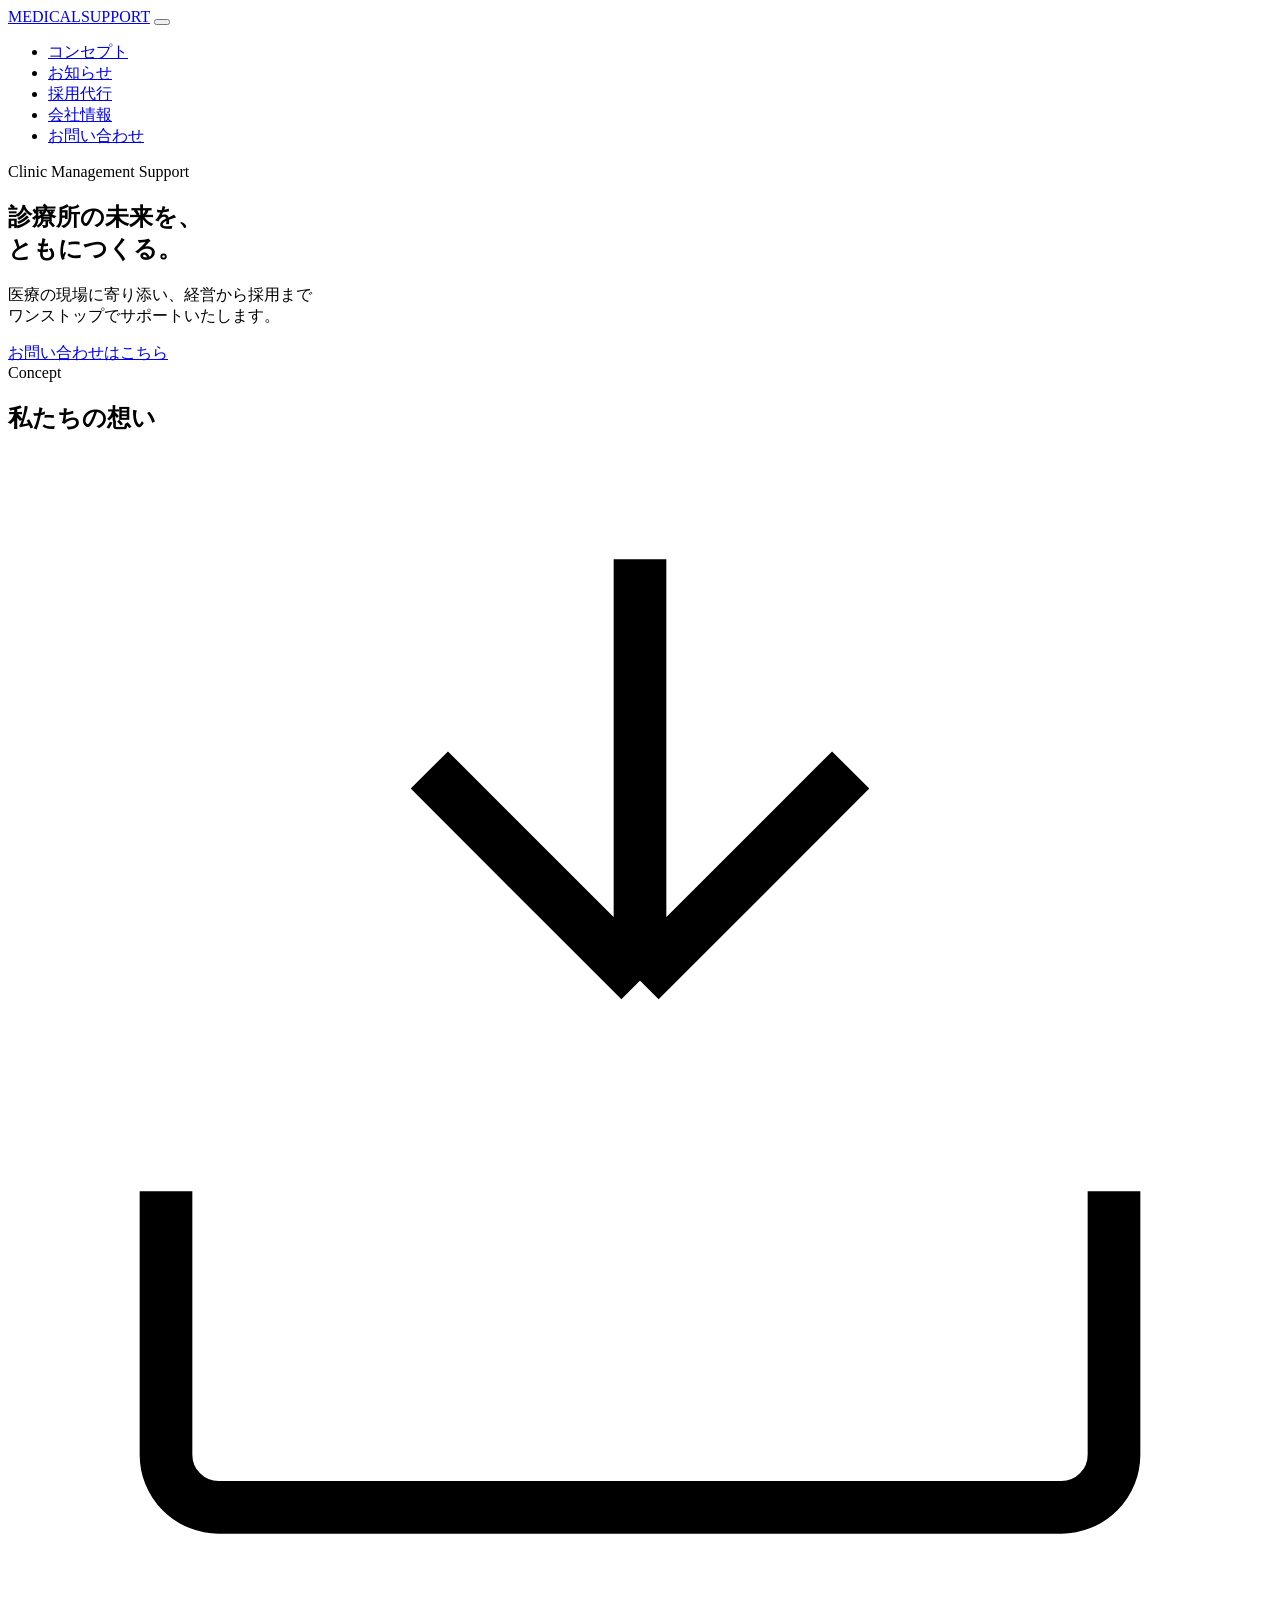
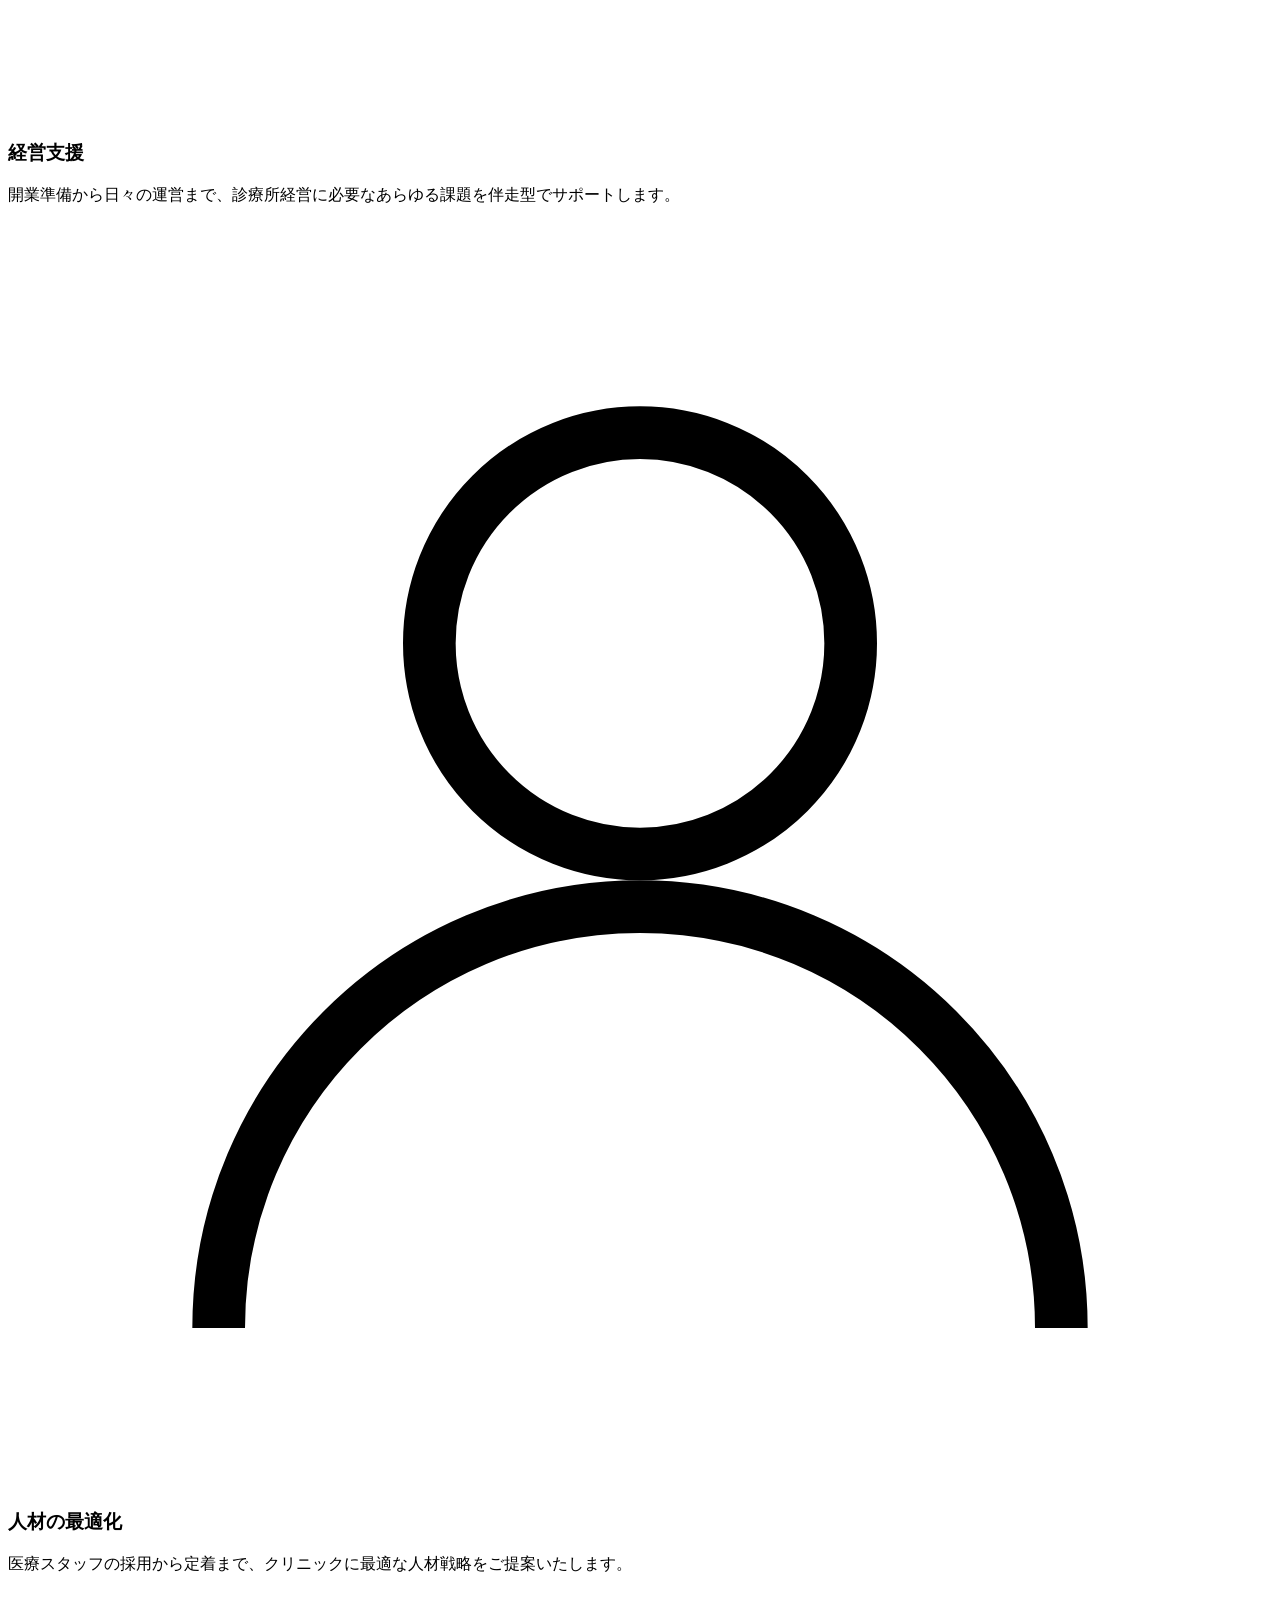
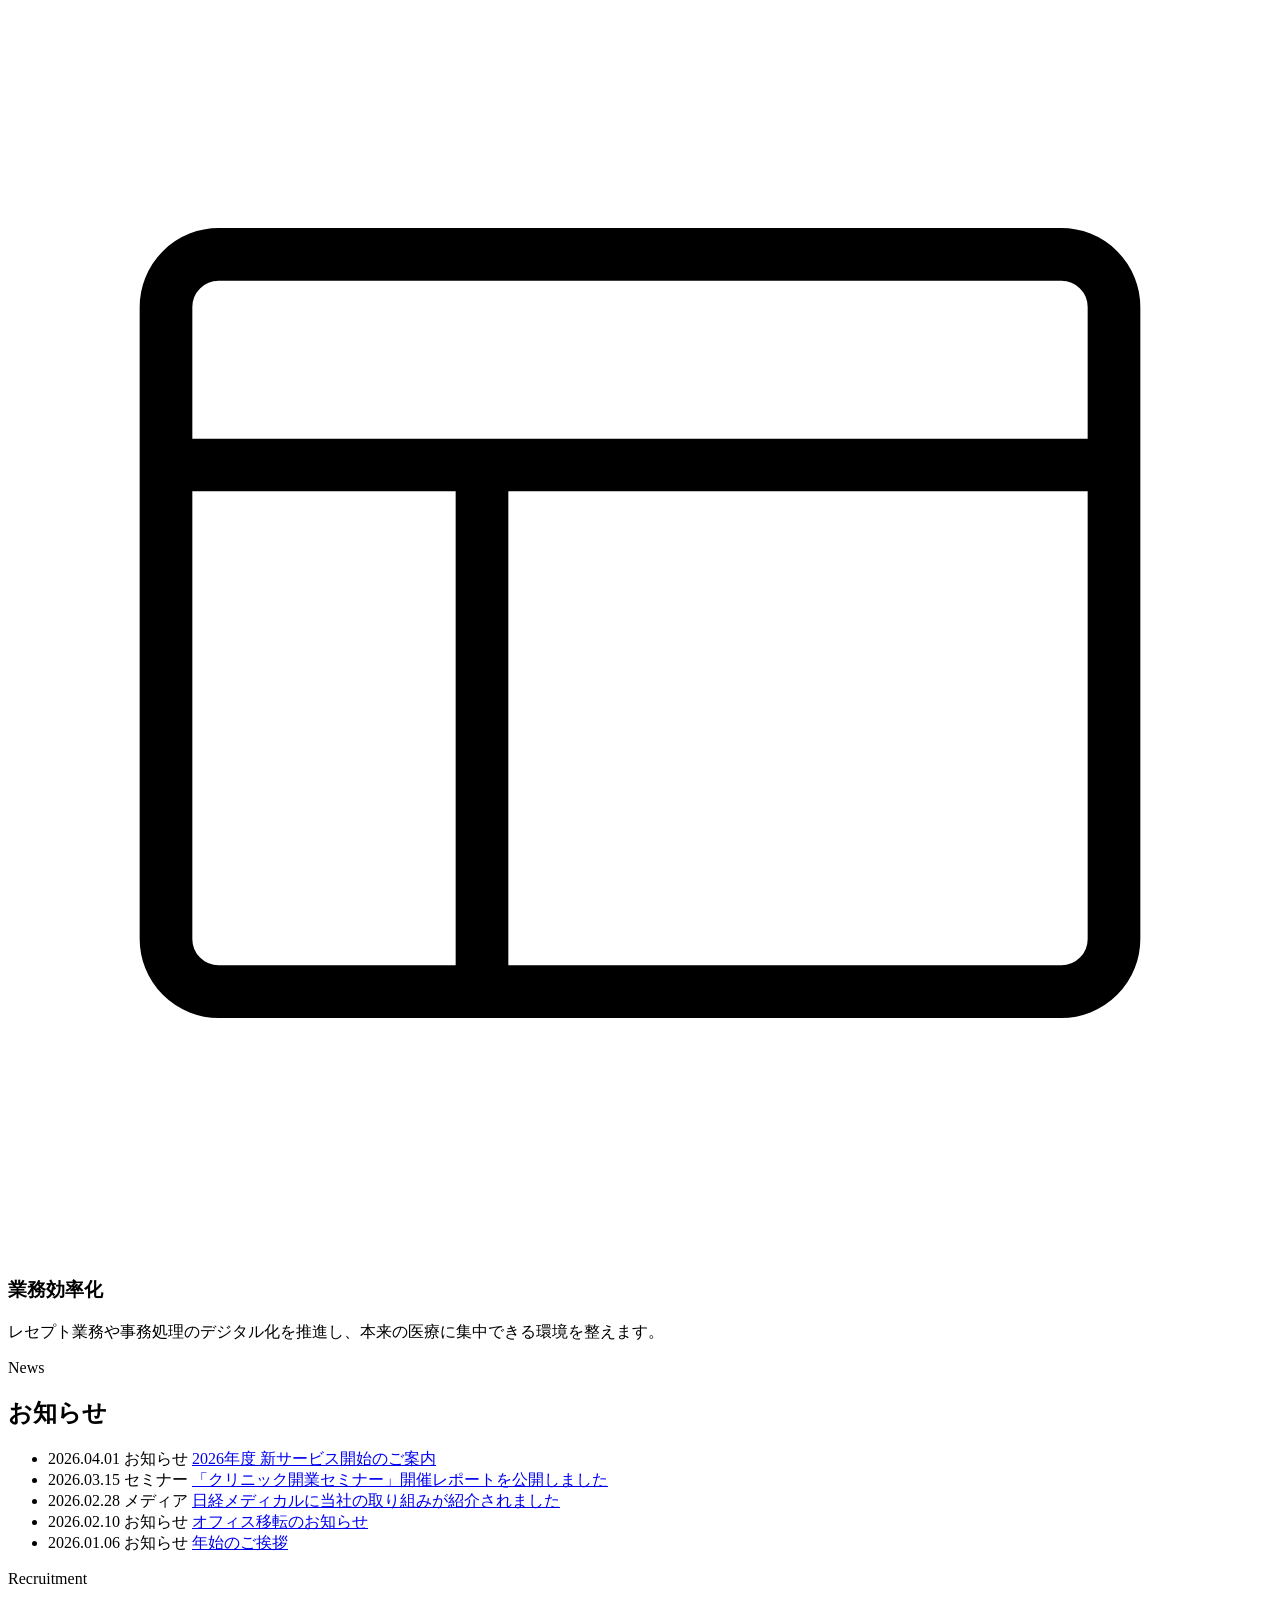
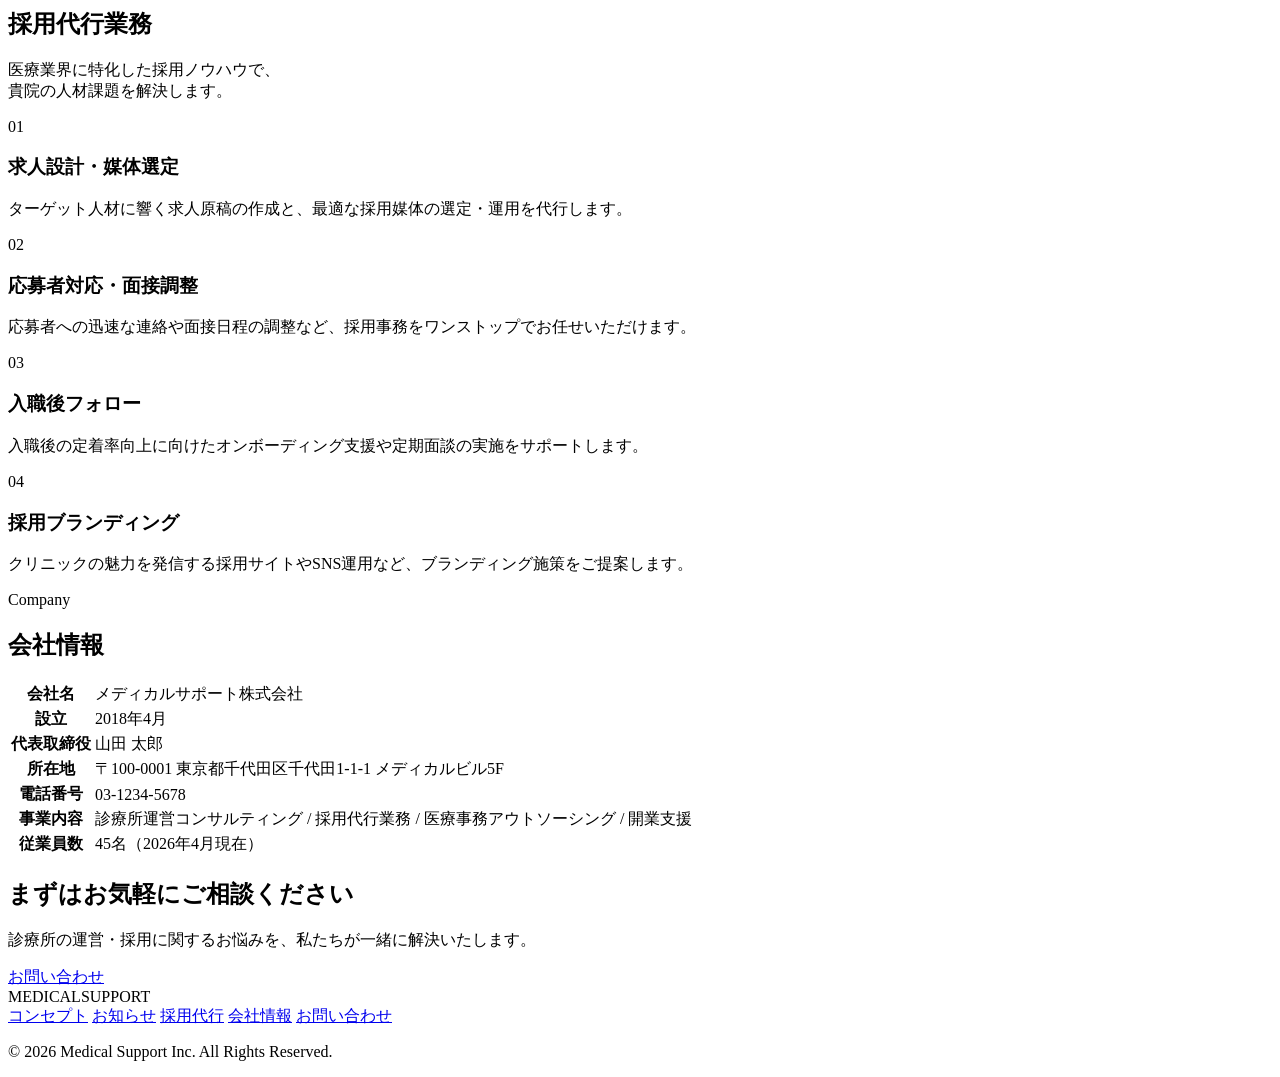
==== index.html @ 5469214e "Add files via upload" ====
<!DOCTYPE html>
<html lang="ja">
<head>
  <meta charset="UTF-8">
  <meta name="viewport" content="width=device-width, initial-scale=1.0">
  <title>メディカルサポート株式会社 | 診療所運営支援</title>
  <link rel="stylesheet" href="style.css">
</head>
<body>

  <!-- ヘッダー -->
  <header class="header">
    <div class="header-inner">
      <a href="#" class="logo">MEDICAL<span>SUPPORT</span></a>
      <button class="menu-toggle" aria-label="メニュー">
        <span></span><span></span><span></span>
      </button>
      <nav class="nav">
        <ul>
          <li><a href="#concept">コンセプト</a></li>
          <li><a href="#news">お知らせ</a></li>
          <li><a href="#recruitment">採用代行</a></li>
          <li><a href="#company">会社情報</a></li>
          <li><a href="#contact" class="btn-contact">お問い合わせ</a></li>
        </ul>
      </nav>
    </div>
  </header>

  <!-- ヒーローセクション -->
  <section class="hero">
    <div class="hero-overlay"></div>
    <div class="hero-content">
      <p class="hero-sub">Clinic Management Support</p>
      <h1 class="hero-title">診療所の未来を、<br>ともにつくる。</h1>
      <p class="hero-desc">医療の現場に寄り添い、経営から採用まで<br>ワンストップでサポートいたします。</p>
      <a href="#contact" class="hero-btn">お問い合わせはこちら</a>
    </div>
  </section>

  <!-- コンセプト -->
  <section id="concept" class="section concept">
    <div class="container">
      <div class="section-label">Concept</div>
      <h2 class="section-title">私たちの想い</h2>
      <div class="concept-grid">
        <div class="concept-card">
          <div class="concept-icon">
            <svg viewBox="0 0 48 48" fill="none" stroke="currentColor" stroke-width="2"><path d="M24 4v16m0 0l8-8m-8 8l-8-8M6 28v10a2 2 0 002 2h32a2 2 0 002-2V28"/></svg>
          </div>
          <h3>経営支援</h3>
          <p>開業準備から日々の運営まで、診療所経営に必要なあらゆる課題を伴走型でサポートします。</p>
        </div>
        <div class="concept-card">
          <div class="concept-icon">
            <svg viewBox="0 0 48 48" fill="none" stroke="currentColor" stroke-width="2"><circle cx="24" cy="16" r="8"/><path d="M8 42c0-8.837 7.163-16 16-16s16 7.163 16 16"/></svg>
          </div>
          <h3>人材の最適化</h3>
          <p>医療スタッフの採用から定着まで、クリニックに最適な人材戦略をご提案いたします。</p>
        </div>
        <div class="concept-card">
          <div class="concept-icon">
            <svg viewBox="0 0 48 48" fill="none" stroke="currentColor" stroke-width="2"><rect x="6" y="10" width="36" height="28" rx="2"/><path d="M6 18h36M18 18v20"/></svg>
          </div>
          <h3>業務効率化</h3>
          <p>レセプト業務や事務処理のデジタル化を推進し、本来の医療に集中できる環境を整えます。</p>
        </div>
      </div>
    </div>
  </section>

  <!-- お知らせ -->
  <section id="news" class="section news">
    <div class="container">
      <div class="section-label">News</div>
      <h2 class="section-title">お知らせ</h2>
      <ul class="news-list">
        <li class="news-item">
          <time>2026.04.01</time>
          <span class="news-tag">お知らせ</span>
          <a href="#">2026年度 新サービス開始のご案内</a>
        </li>
        <li class="news-item">
          <time>2026.03.15</time>
          <span class="news-tag">セミナー</span>
          <a href="#">「クリニック開業セミナー」開催レポートを公開しました</a>
        </li>
        <li class="news-item">
          <time>2026.02.28</time>
          <span class="news-tag">メディア</span>
          <a href="#">日経メディカルに当社の取り組みが紹介されました</a>
        </li>
        <li class="news-item">
          <time>2026.02.10</time>
          <span class="news-tag">お知らせ</span>
          <a href="#">オフィス移転のお知らせ</a>
        </li>
        <li class="news-item">
          <time>2026.01.06</time>
          <span class="news-tag">お知らせ</span>
          <a href="#">年始のご挨拶</a>
        </li>
      </ul>
    </div>
  </section>

  <!-- 採用代行 -->
  <section id="recruitment" class="section recruitment">
    <div class="container">
      <div class="section-label">Recruitment</div>
      <h2 class="section-title">採用代行業務</h2>
      <p class="section-lead">医療業界に特化した採用ノウハウで、<br class="sp-only">貴院の人材課題を解決します。</p>
      <div class="recruit-grid">
        <div class="recruit-card">
          <div class="recruit-number">01</div>
          <h3>求人設計・媒体選定</h3>
          <p>ターゲット人材に響く求人原稿の作成と、最適な採用媒体の選定・運用を代行します。</p>
        </div>
        <div class="recruit-card">
          <div class="recruit-number">02</div>
          <h3>応募者対応・面接調整</h3>
          <p>応募者への迅速な連絡や面接日程の調整など、採用事務をワンストップでお任せいただけます。</p>
        </div>
        <div class="recruit-card">
          <div class="recruit-number">03</div>
          <h3>入職後フォロー</h3>
          <p>入職後の定着率向上に向けたオンボーディング支援や定期面談の実施をサポートします。</p>
        </div>
        <div class="recruit-card">
          <div class="recruit-number">04</div>
          <h3>採用ブランディング</h3>
          <p>クリニックの魅力を発信する採用サイトやSNS運用など、ブランディング施策をご提案します。</p>
        </div>
      </div>
    </div>
  </section>

  <!-- 会社情報 -->
  <section id="company" class="section company">
    <div class="container">
      <div class="section-label">Company</div>
      <h2 class="section-title">会社情報</h2>
      <div class="company-table-wrap">
        <table class="company-table">
          <tr><th>会社名</th><td>メディカルサポート株式会社</td></tr>
          <tr><th>設立</th><td>2018年4月</td></tr>
          <tr><th>代表取締役</th><td>山田 太郎</td></tr>
          <tr><th>所在地</th><td>〒100-0001 東京都千代田区千代田1-1-1 メディカルビル5F</td></tr>
          <tr><th>電話番号</th><td>03-1234-5678</td></tr>
          <tr><th>事業内容</th><td>診療所運営コンサルティング / 採用代行業務 / 医療事務アウトソーシング / 開業支援</td></tr>
          <tr><th>従業員数</th><td>45名（2026年4月現在）</td></tr>
        </table>
      </div>
    </div>
  </section>

  <!-- お問い合わせCTA -->
  <section id="contact" class="section cta">
    <div class="container">
      <h2 class="cta-title">まずはお気軽にご相談ください</h2>
      <p class="cta-desc">診療所の運営・採用に関するお悩みを、私たちが一緒に解決いたします。</p>
      <a href="mailto:info@example.com" class="cta-btn">お問い合わせ</a>
    </div>
  </section>

  <!-- フッター -->
  <footer class="footer">
    <div class="footer-inner">
      <div class="footer-logo">MEDICAL<span>SUPPORT</span></div>
      <nav class="footer-nav">
        <a href="#concept">コンセプト</a>
        <a href="#news">お知らせ</a>
        <a href="#recruitment">採用代行</a>
        <a href="#company">会社情報</a>
        <a href="#contact">お問い合わせ</a>
      </nav>
      <p class="footer-copy">&copy; 2026 Medical Support Inc. All Rights Reserved.</p>
    </div>
  </footer>

  <script>
    // ハンバーガーメニュー
    document.querySelector('.menu-toggle').addEventListener('click', function() {
      this.classList.toggle('active');
      document.querySelector('.nav').classList.toggle('open');
    });
    // ナビリンククリックで閉じる
    document.querySelectorAll('.nav a').forEach(function(link) {
      link.addEventListener('click', function() {
        document.querySelector('.menu-toggle').classList.remove('active');
        document.querySelector('.nav').classList.remove('open');
      });
    });
    // スクロール時ヘッダー変化
    window.addEventListener('scroll', function() {
      document.querySelector('.header').classList.toggle('scrolled', window.scrollY > 50);
    });
  </script>

</body>
</html>
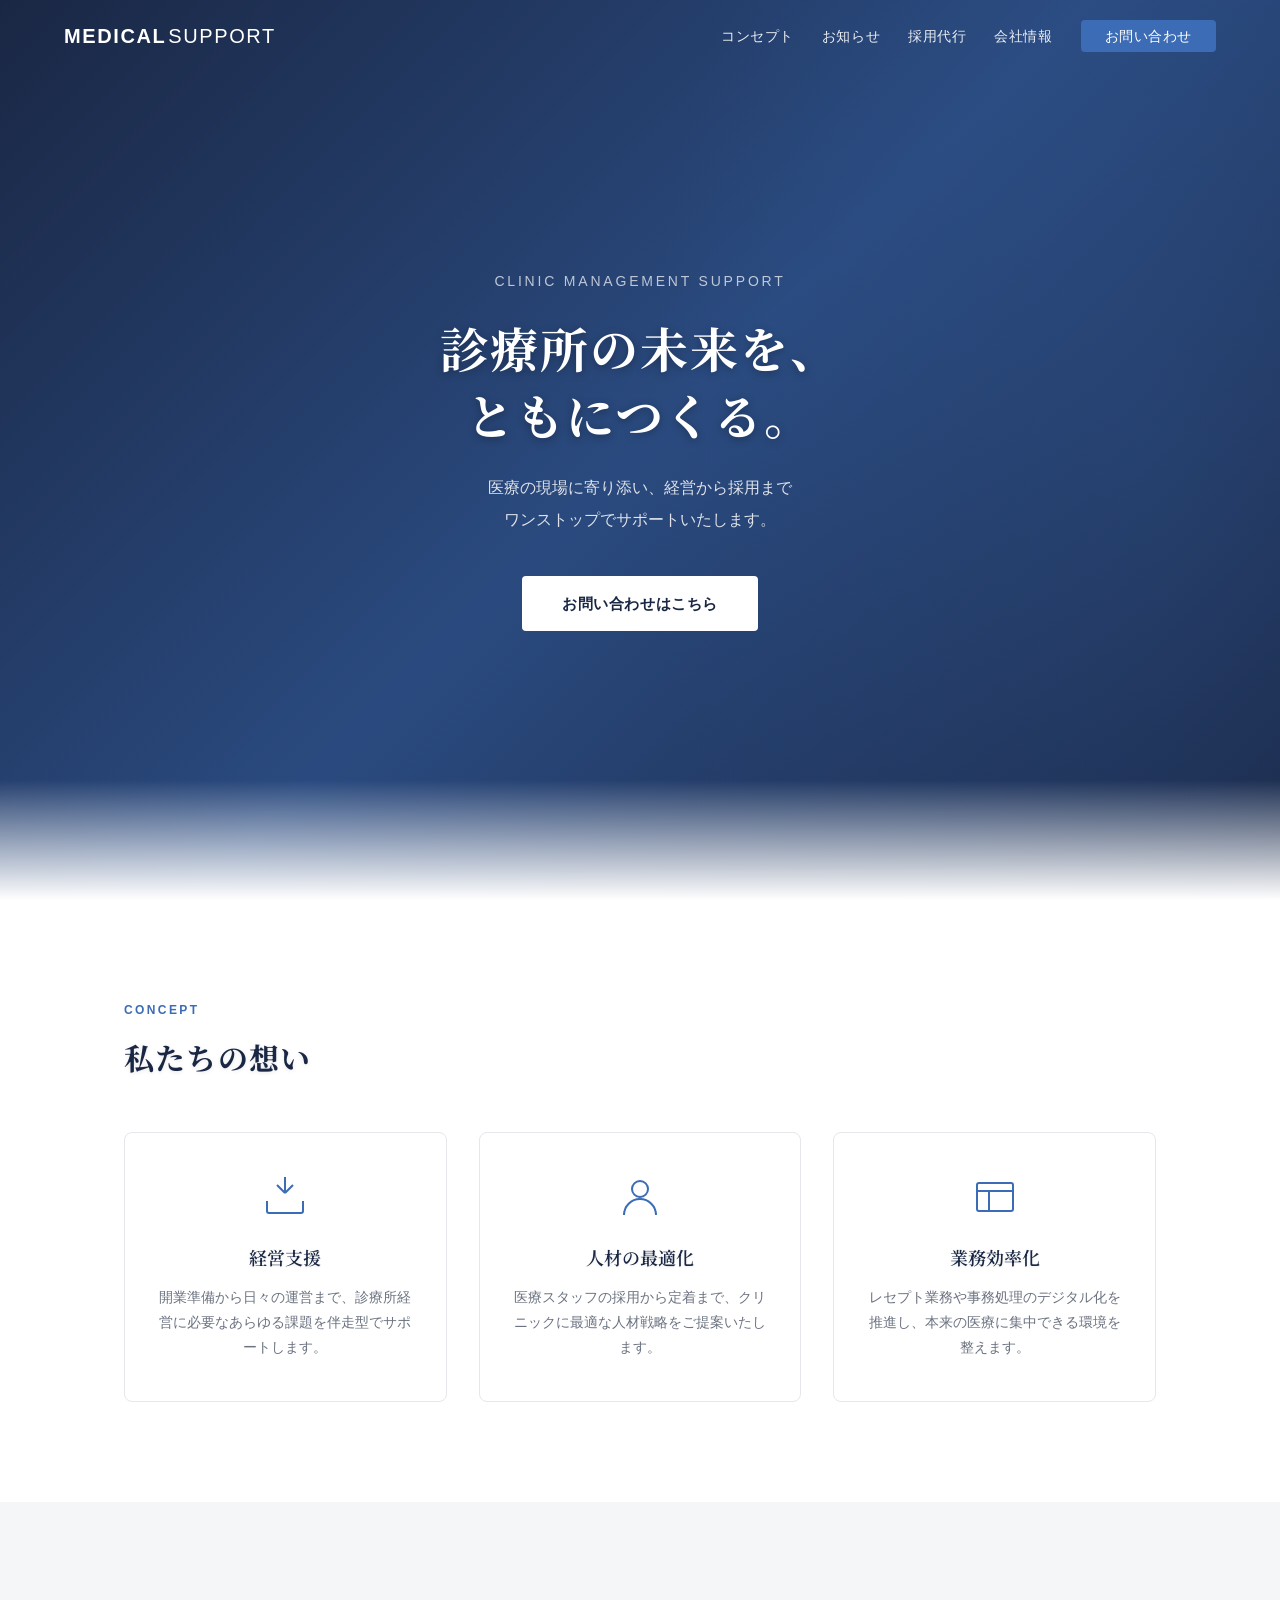
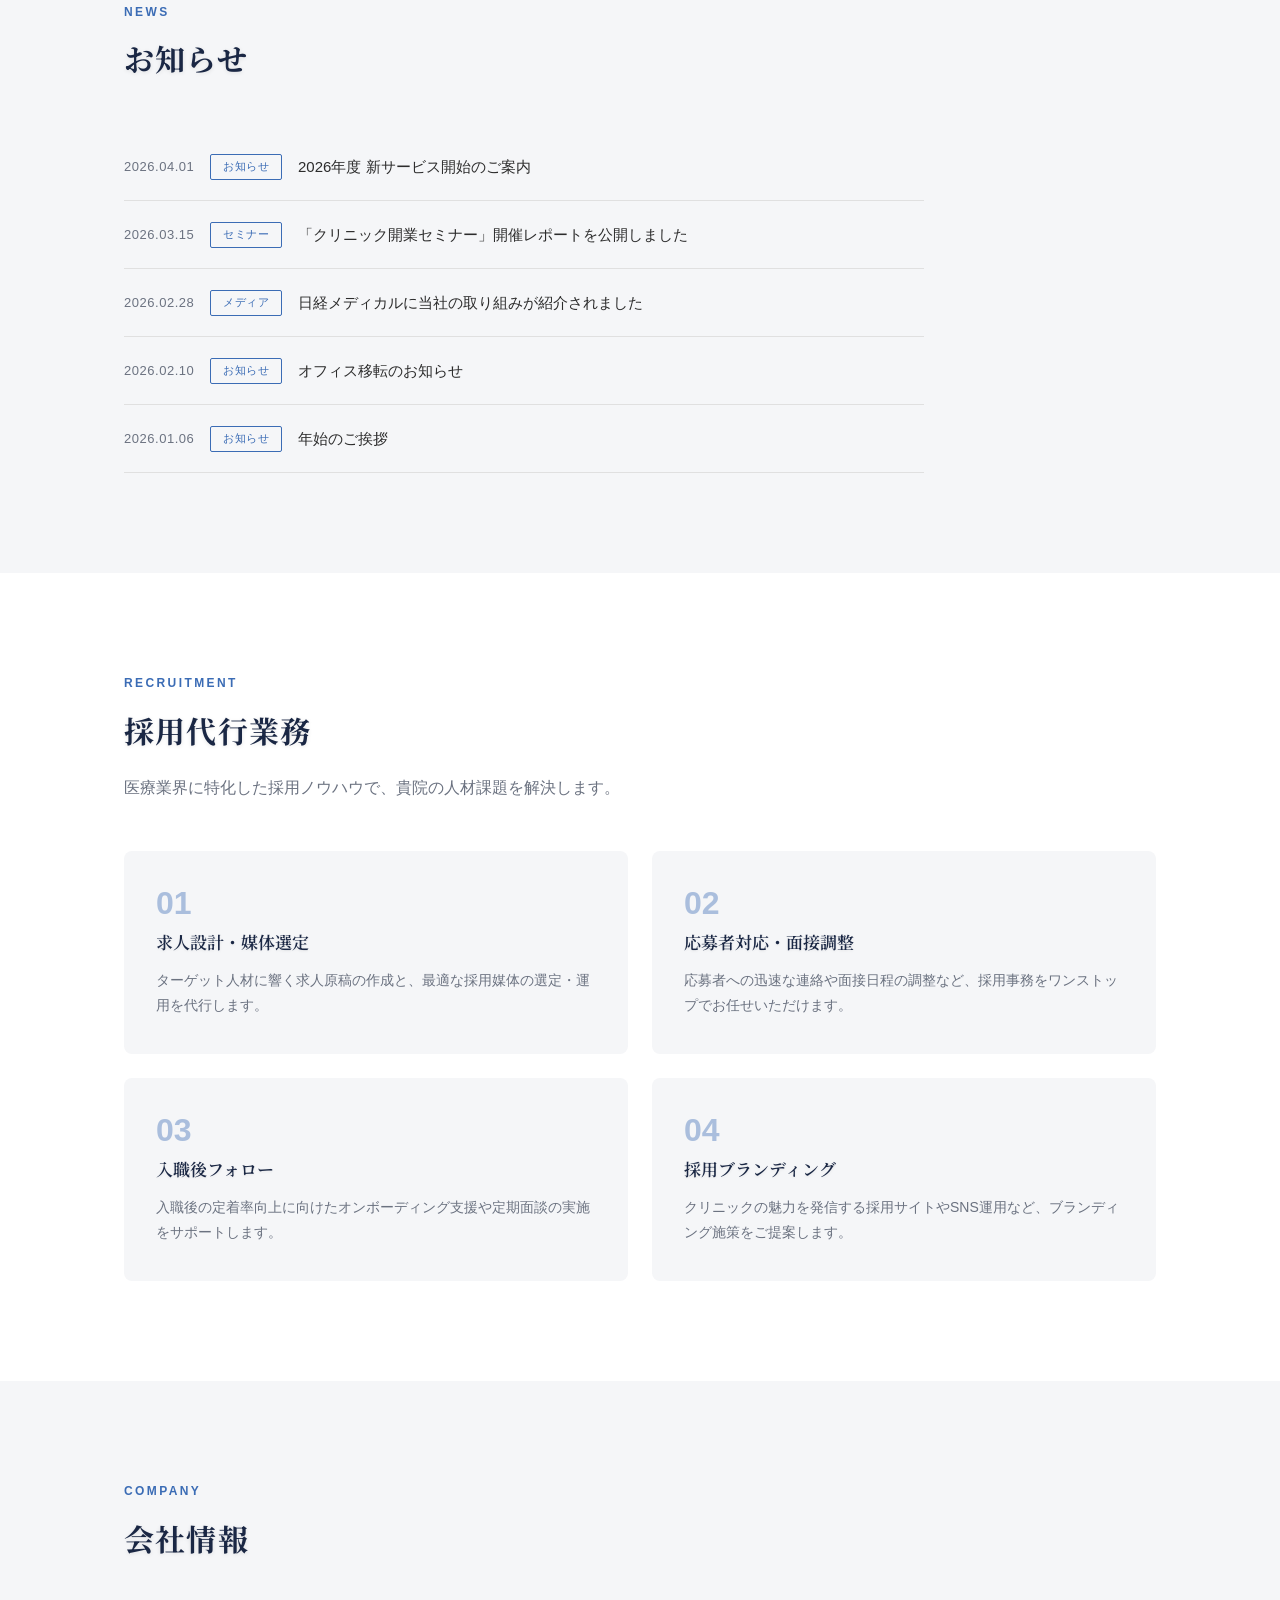
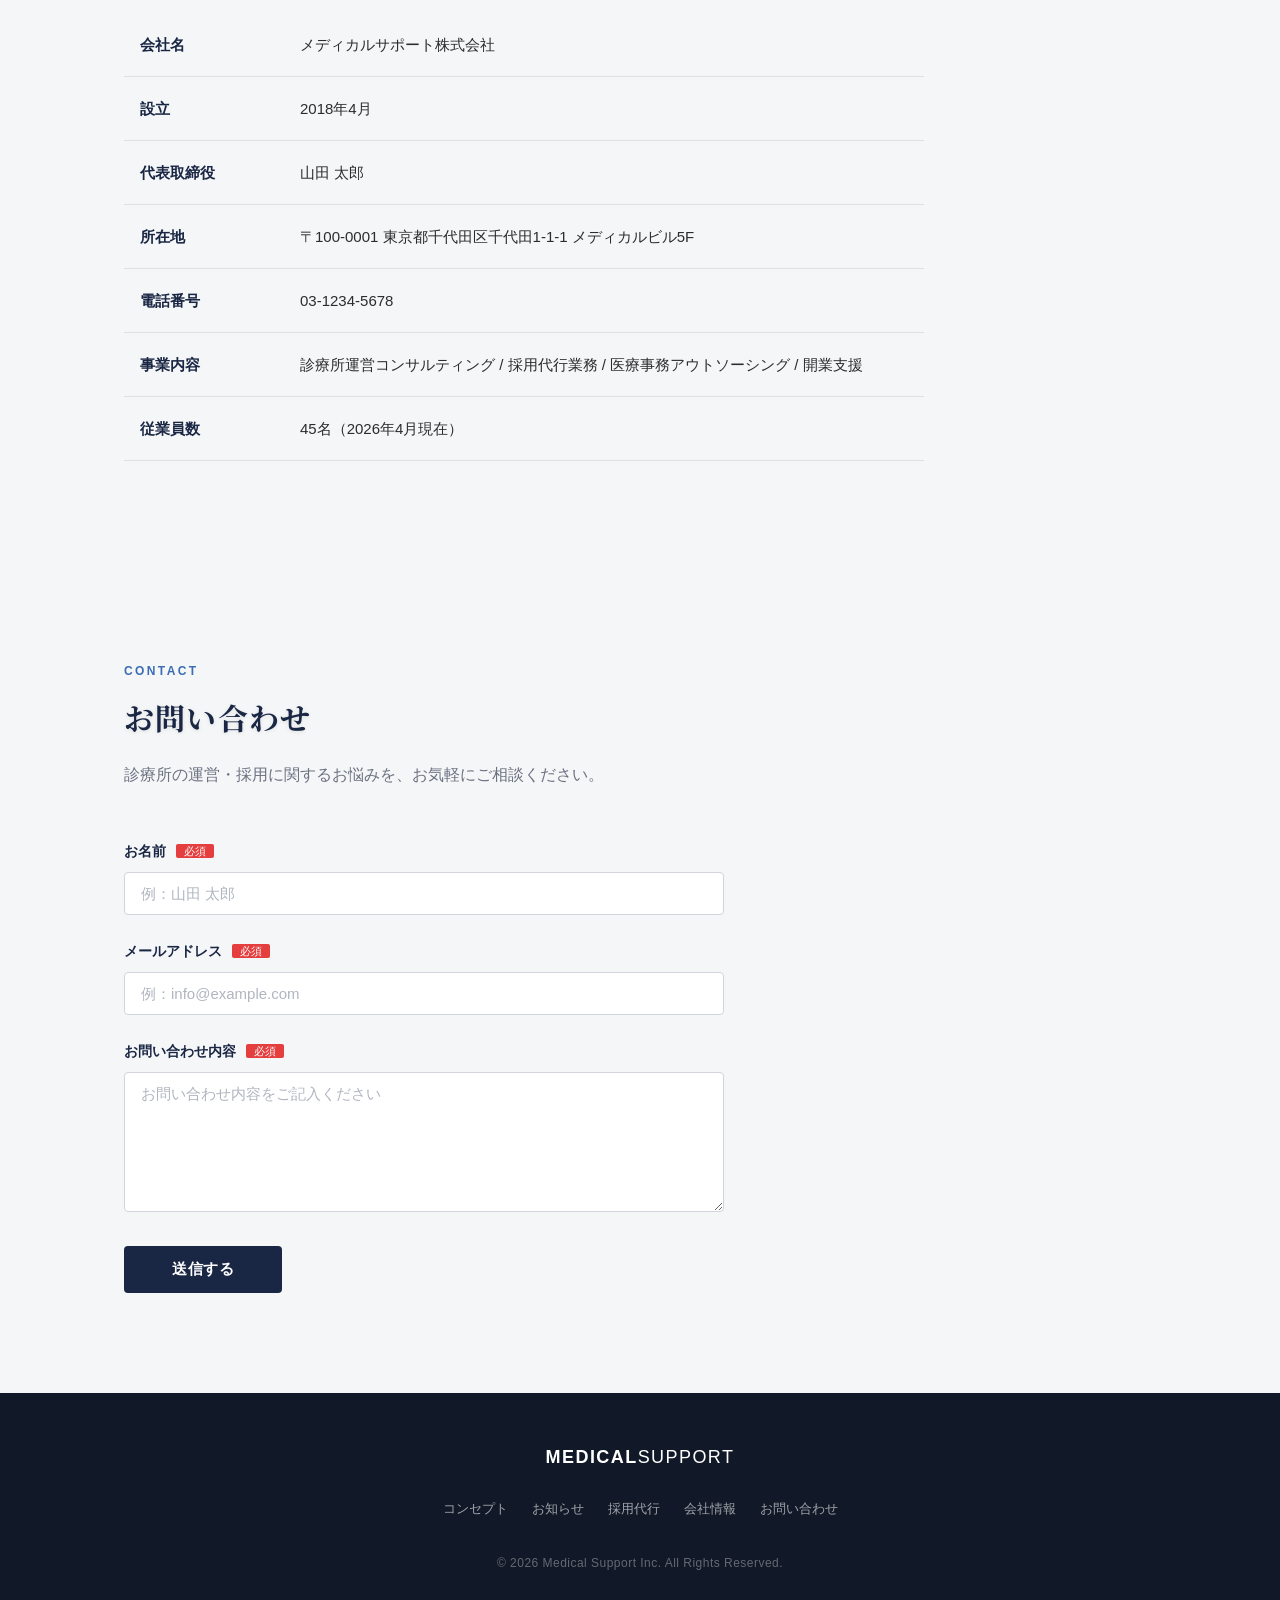
==== commit ec2c4398: "お問い合わせフォームの追加と.gitignoreの追加" ====
--- a/index.html
+++ b/index.html
@@ -4,6 +4,9 @@
   <meta charset="UTF-8">
   <meta name="viewport" content="width=device-width, initial-scale=1.0">
   <title>メディカルサポート株式会社 | 診療所運営支援</title>
+  <link rel="preconnect" href="https://fonts.googleapis.com">
+  <link rel="preconnect" href="https://fonts.gstatic.com" crossorigin>
+  <link href="https://fonts.googleapis.com/css2?family=Noto+Serif+JP:wght@400;600;700&display=swap" rel="stylesheet">
   <link rel="stylesheet" href="style.css">
 </head>
 <body>
@@ -154,12 +157,32 @@
     </div>
   </section>
 
-  <!-- お問い合わせCTA -->
-  <section id="contact" class="section cta">
-    <div class="container">
-      <h2 class="cta-title">まずはお気軽にご相談ください</h2>
-      <p class="cta-desc">診療所の運営・採用に関するお悩みを、私たちが一緒に解決いたします。</p>
-      <a href="mailto:info@example.com" class="cta-btn">お問い合わせ</a>
+  <!-- お問い合わせ -->
+  <section id="contact" class="section contact-section">
+    <div class="container">
+      <div class="section-label">Contact</div>
+      <h2 class="section-title">お問い合わせ</h2>
+      <p class="section-lead">診療所の運営・採用に関するお悩みを、お気軽にご相談ください。</p>
+      <div class="contact-form-wrap">
+        <form class="contact-form" onsubmit="event.preventDefault(); document.querySelector('.form-thanks').style.display='block'; this.style.display='none';">
+          <div class="form-group">
+            <label for="name">お名前 <span class="required">必須</span></label>
+            <input type="text" id="name" name="name" placeholder="例：山田 太郎" required>
+          </div>
+          <div class="form-group">
+            <label for="email">メールアドレス <span class="required">必須</span></label>
+            <input type="email" id="email" name="email" placeholder="例：info@example.com" required>
+          </div>
+          <div class="form-group">
+            <label for="message">お問い合わせ内容 <span class="required">必須</span></label>
+            <textarea id="message" name="message" rows="6" placeholder="お問い合わせ内容をご記入ください" required></textarea>
+          </div>
+          <button type="submit" class="form-submit">送信する</button>
+        </form>
+        <div class="form-thanks" style="display:none;">
+          <p>お問い合わせありがとうございます。<br>内容を確認の上、担当者よりご連絡いたします。</p>
+        </div>
+      </div>
     </div>
   </section>
 
--- a/style.css
+++ b/style.css
@@ -0,0 +1,782 @@
+/* ===== Base Reset & Variables ===== */
+*,
+*::before,
+*::after {
+  margin: 0;
+  padding: 0;
+  box-sizing: border-box;
+}
+
+:root {
+  --navy: #1a2744;
+  --navy-light: #243353;
+  --dark: #2c2c2c;
+  --gray: #6b7280;
+  --gray-light: #f5f6f8;
+  --white: #ffffff;
+  --accent: #3b6cb5;
+  --accent-hover: #2d5a9e;
+  --font: "Helvetica Neue", "Noto Sans JP", "Hiragino Sans", sans-serif;
+  --font-serif: "Noto Serif JP", "游明朝", "Yu Mincho", "Hiragino Mincho ProN", serif;
+  --transition: 0.3s ease;
+}
+
+html {
+  scroll-behavior: smooth;
+  font-size: 16px;
+}
+
+body {
+  font-family: var(--font);
+  color: var(--dark);
+  line-height: 1.8;
+  background: var(--white);
+  -webkit-font-smoothing: antialiased;
+}
+
+a {
+  color: inherit;
+  text-decoration: none;
+}
+
+img {
+  max-width: 100%;
+  height: auto;
+}
+
+ul {
+  list-style: none;
+}
+
+.container {
+  max-width: 1080px;
+  margin: 0 auto;
+  padding: 0 24px;
+}
+
+.sp-only {
+  display: none;
+}
+
+/* ===== Header ===== */
+.header {
+  position: fixed;
+  top: 0;
+  left: 0;
+  width: 100%;
+  z-index: 1000;
+  background: transparent;
+  transition: background var(--transition), box-shadow var(--transition);
+}
+
+.header.scrolled {
+  background: rgba(255, 255, 255, 0.97);
+  box-shadow: 0 1px 12px rgba(0, 0, 0, 0.06);
+}
+
+.header-inner {
+  max-width: 1200px;
+  margin: 0 auto;
+  padding: 0 24px;
+  height: 72px;
+  display: flex;
+  align-items: center;
+  justify-content: space-between;
+}
+
+.logo {
+  font-size: 1.25rem;
+  font-weight: 700;
+  letter-spacing: 0.08em;
+  color: var(--white);
+  transition: color var(--transition);
+}
+
+.logo span {
+  font-weight: 300;
+  margin-left: 2px;
+}
+
+.header.scrolled .logo {
+  color: var(--navy);
+}
+
+.nav ul {
+  display: flex;
+  align-items: center;
+  gap: 28px;
+}
+
+.nav a {
+  font-size: 0.875rem;
+  font-weight: 500;
+  color: rgba(255, 255, 255, 0.9);
+  letter-spacing: 0.04em;
+  transition: color var(--transition);
+  position: relative;
+}
+
+.nav a::after {
+  content: "";
+  position: absolute;
+  bottom: -4px;
+  left: 0;
+  width: 0;
+  height: 2px;
+  background: var(--accent);
+  transition: width var(--transition);
+}
+
+.nav a:hover::after {
+  width: 100%;
+}
+
+.header.scrolled .nav a {
+  color: var(--dark);
+}
+
+.btn-contact {
+  background: var(--accent);
+  color: var(--white) !important;
+  padding: 8px 24px;
+  border-radius: 4px;
+  transition: background var(--transition);
+}
+
+.btn-contact:hover {
+  background: var(--accent-hover);
+}
+
+.btn-contact::after {
+  display: none !important;
+}
+
+.menu-toggle {
+  display: none;
+  background: none;
+  border: none;
+  cursor: pointer;
+  width: 28px;
+  height: 20px;
+  position: relative;
+  z-index: 1001;
+}
+
+.menu-toggle span {
+  display: block;
+  width: 100%;
+  height: 2px;
+  background: var(--white);
+  position: absolute;
+  left: 0;
+  transition: var(--transition);
+}
+
+.header.scrolled .menu-toggle span {
+  background: var(--navy);
+}
+
+.menu-toggle span:nth-child(1) { top: 0; }
+.menu-toggle span:nth-child(2) { top: 9px; }
+.menu-toggle span:nth-child(3) { top: 18px; }
+
+.menu-toggle.active span:nth-child(1) {
+  top: 9px;
+  transform: rotate(45deg);
+  background: var(--navy);
+}
+
+.menu-toggle.active span:nth-child(2) {
+  opacity: 0;
+}
+
+.menu-toggle.active span:nth-child(3) {
+  top: 9px;
+  transform: rotate(-45deg);
+  background: var(--navy);
+}
+
+/* ===== Hero ===== */
+.hero {
+  position: relative;
+  height: 100vh;
+  min-height: 600px;
+  display: flex;
+  align-items: center;
+  justify-content: center;
+  background: linear-gradient(135deg, var(--navy) 0%, #2a4a7f 50%, #1a2744 100%);
+  overflow: hidden;
+}
+
+.hero::before {
+  content: "";
+  position: absolute;
+  top: -50%;
+  right: -30%;
+  width: 80%;
+  height: 200%;
+  background: radial-gradient(ellipse, rgba(59, 108, 181, 0.15) 0%, transparent 70%);
+  pointer-events: none;
+}
+
+.hero::after {
+  content: "";
+  position: absolute;
+  bottom: 0;
+  left: 0;
+  width: 100%;
+  height: 120px;
+  background: linear-gradient(to top, var(--white), transparent);
+  pointer-events: none;
+}
+
+.hero-content {
+  position: relative;
+  z-index: 2;
+  text-align: center;
+  color: var(--white);
+  padding: 0 24px;
+}
+
+.hero-sub {
+  font-size: 0.875rem;
+  letter-spacing: 0.2em;
+  text-transform: uppercase;
+  opacity: 0.7;
+  margin-bottom: 20px;
+}
+
+.hero-title {
+  font-family: var(--font-serif);
+  font-size: 3rem;
+  font-weight: 700;
+  line-height: 1.4;
+  margin-bottom: 24px;
+  letter-spacing: 0.04em;
+  text-shadow: 0 2px 8px rgba(0, 0, 0, 0.3);
+}
+
+.hero-desc {
+  font-size: 1rem;
+  line-height: 2;
+  opacity: 0.85;
+  margin-bottom: 40px;
+}
+
+.hero-btn {
+  display: inline-block;
+  padding: 14px 40px;
+  background: var(--white);
+  color: var(--navy);
+  font-size: 0.9375rem;
+  font-weight: 600;
+  border-radius: 4px;
+  letter-spacing: 0.04em;
+  transition: background var(--transition), transform var(--transition);
+}
+
+.hero-btn:hover {
+  background: var(--gray-light);
+  transform: translateY(-2px);
+}
+
+/* ===== Sections Common ===== */
+.section {
+  padding: 100px 0;
+}
+
+.section-label {
+  font-size: 0.75rem;
+  letter-spacing: 0.2em;
+  text-transform: uppercase;
+  color: var(--accent);
+  font-weight: 600;
+  margin-bottom: 8px;
+}
+
+.section-title {
+  font-family: var(--font-serif);
+  font-size: 1.875rem;
+  font-weight: 700;
+  color: var(--navy);
+  margin-bottom: 48px;
+  letter-spacing: 0.04em;
+  text-shadow: 0 1px 4px rgba(0, 0, 0, 0.1);
+}
+
+.section-lead {
+  font-size: 1rem;
+  color: var(--gray);
+  margin-top: -32px;
+  margin-bottom: 48px;
+  line-height: 1.9;
+}
+
+/* ===== Concept ===== */
+.concept {
+  background: var(--white);
+}
+
+.concept-grid {
+  display: grid;
+  grid-template-columns: repeat(3, 1fr);
+  gap: 32px;
+}
+
+.concept-card {
+  padding: 40px 28px;
+  border: 1px solid #e5e7eb;
+  border-radius: 8px;
+  text-align: center;
+  transition: box-shadow var(--transition), transform var(--transition);
+}
+
+.concept-card:hover {
+  box-shadow: 0 8px 30px rgba(0, 0, 0, 0.06);
+  transform: translateY(-4px);
+}
+
+.concept-icon {
+  width: 48px;
+  height: 48px;
+  margin: 0 auto 20px;
+  color: var(--accent);
+}
+
+.concept-card h3 {
+  font-family: var(--font-serif);
+  font-size: 1.125rem;
+  font-weight: 600;
+  color: var(--navy);
+  margin-bottom: 12px;
+  text-shadow: 0 1px 3px rgba(0, 0, 0, 0.08);
+}
+
+.concept-card p {
+  font-size: 0.875rem;
+  color: var(--gray);
+  line-height: 1.8;
+}
+
+/* ===== News ===== */
+.news {
+  background: var(--gray-light);
+}
+
+.news-list {
+  max-width: 800px;
+}
+
+.news-item {
+  display: flex;
+  align-items: center;
+  gap: 16px;
+  padding: 20px 0;
+  border-bottom: 1px solid #e0e0e0;
+}
+
+.news-item time {
+  font-size: 0.8125rem;
+  color: var(--gray);
+  flex-shrink: 0;
+  letter-spacing: 0.04em;
+}
+
+.news-tag {
+  font-size: 0.6875rem;
+  padding: 2px 12px;
+  border: 1px solid var(--accent);
+  color: var(--accent);
+  border-radius: 2px;
+  flex-shrink: 0;
+  letter-spacing: 0.04em;
+}
+
+.news-item a {
+  font-size: 0.9375rem;
+  transition: color var(--transition);
+}
+
+.news-item a:hover {
+  color: var(--accent);
+}
+
+/* ===== Recruitment ===== */
+.recruitment {
+  background: var(--white);
+}
+
+.recruit-grid {
+  display: grid;
+  grid-template-columns: repeat(2, 1fr);
+  gap: 24px;
+}
+
+.recruit-card {
+  padding: 36px 32px;
+  background: var(--gray-light);
+  border-radius: 8px;
+  transition: box-shadow var(--transition);
+}
+
+.recruit-card:hover {
+  box-shadow: 0 4px 20px rgba(0, 0, 0, 0.05);
+}
+
+.recruit-number {
+  font-size: 2rem;
+  font-weight: 700;
+  color: var(--accent);
+  opacity: 0.4;
+  margin-bottom: 8px;
+  line-height: 1;
+}
+
+.recruit-card h3 {
+  font-family: var(--font-serif);
+  font-size: 1.0625rem;
+  font-weight: 600;
+  color: var(--navy);
+  margin-bottom: 10px;
+  text-shadow: 0 1px 3px rgba(0, 0, 0, 0.08);
+}
+
+.recruit-card p {
+  font-size: 0.875rem;
+  color: var(--gray);
+  line-height: 1.8;
+}
+
+/* ===== Company ===== */
+.company {
+  background: var(--gray-light);
+}
+
+.company-table-wrap {
+  max-width: 800px;
+}
+
+.company-table {
+  width: 100%;
+  border-collapse: collapse;
+}
+
+.company-table tr {
+  border-bottom: 1px solid #e0e0e0;
+}
+
+.company-table th,
+.company-table td {
+  padding: 18px 16px;
+  font-size: 0.9375rem;
+  text-align: left;
+  vertical-align: top;
+}
+
+.company-table th {
+  width: 160px;
+  font-weight: 600;
+  color: var(--navy);
+  white-space: nowrap;
+}
+
+.company-table td {
+  color: var(--dark);
+}
+
+/* ===== Contact Form ===== */
+.contact-section {
+  background: var(--gray-light);
+}
+
+.contact-form-wrap {
+  max-width: 600px;
+}
+
+.form-group {
+  margin-bottom: 24px;
+}
+
+.form-group label {
+  display: block;
+  font-size: 0.875rem;
+  font-weight: 600;
+  color: var(--navy);
+  margin-bottom: 8px;
+}
+
+.required {
+  font-size: 0.6875rem;
+  color: var(--white);
+  background: #e53e3e;
+  padding: 1px 8px;
+  border-radius: 2px;
+  margin-left: 6px;
+  font-weight: 500;
+  vertical-align: middle;
+}
+
+.form-group input,
+.form-group textarea {
+  width: 100%;
+  padding: 12px 16px;
+  font-size: 0.9375rem;
+  font-family: var(--font);
+  color: var(--dark);
+  background: var(--white);
+  border: 1px solid #d1d5db;
+  border-radius: 4px;
+  outline: none;
+  transition: border-color var(--transition), box-shadow var(--transition);
+}
+
+.form-group input:focus,
+.form-group textarea:focus {
+  border-color: var(--accent);
+  box-shadow: 0 0 0 3px rgba(59, 108, 181, 0.12);
+}
+
+.form-group input::placeholder,
+.form-group textarea::placeholder {
+  color: #b0b5bf;
+}
+
+.form-group textarea {
+  resize: vertical;
+  min-height: 140px;
+}
+
+.form-submit {
+  display: inline-block;
+  padding: 14px 48px;
+  background: var(--navy);
+  color: var(--white);
+  font-size: 0.9375rem;
+  font-weight: 600;
+  font-family: var(--font);
+  border: none;
+  border-radius: 4px;
+  cursor: pointer;
+  letter-spacing: 0.04em;
+  transition: background var(--transition), transform var(--transition);
+}
+
+.form-submit:hover {
+  background: var(--navy-light);
+  transform: translateY(-2px);
+}
+
+.form-thanks {
+  text-align: center;
+  padding: 60px 0;
+}
+
+.form-thanks p {
+  font-family: var(--font-serif);
+  font-size: 1.125rem;
+  color: var(--navy);
+  line-height: 2;
+}
+
+/* ===== Footer ===== */
+.footer {
+  background: #111827;
+  padding: 48px 0 32px;
+}
+
+.footer-inner {
+  max-width: 1080px;
+  margin: 0 auto;
+  padding: 0 24px;
+  text-align: center;
+}
+
+.footer-logo {
+  font-size: 1.125rem;
+  font-weight: 700;
+  color: var(--white);
+  letter-spacing: 0.08em;
+  margin-bottom: 24px;
+}
+
+.footer-logo span {
+  font-weight: 300;
+}
+
+.footer-nav {
+  display: flex;
+  justify-content: center;
+  gap: 24px;
+  flex-wrap: wrap;
+  margin-bottom: 32px;
+}
+
+.footer-nav a {
+  font-size: 0.8125rem;
+  color: rgba(255, 255, 255, 0.6);
+  transition: color var(--transition);
+}
+
+.footer-nav a:hover {
+  color: var(--white);
+}
+
+.footer-copy {
+  font-size: 0.75rem;
+  color: rgba(255, 255, 255, 0.35);
+  letter-spacing: 0.04em;
+}
+
+/* ===== Responsive ===== */
+@media (max-width: 768px) {
+  .sp-only {
+    display: inline;
+  }
+
+  /* Header */
+  .menu-toggle {
+    display: block;
+  }
+
+  .nav {
+    position: fixed;
+    top: 0;
+    right: -100%;
+    width: 280px;
+    height: 100vh;
+    background: var(--white);
+    padding: 80px 32px 32px;
+    transition: right var(--transition);
+    box-shadow: -4px 0 20px rgba(0, 0, 0, 0.08);
+  }
+
+  .nav.open {
+    right: 0;
+  }
+
+  .nav ul {
+    flex-direction: column;
+    align-items: flex-start;
+    gap: 0;
+  }
+
+  .nav li {
+    width: 100%;
+  }
+
+  .nav a {
+    display: block;
+    padding: 14px 0;
+    color: var(--dark) !important;
+    font-size: 0.9375rem;
+    border-bottom: 1px solid #f0f0f0;
+  }
+
+  .nav a::after {
+    display: none;
+  }
+
+  .btn-contact {
+    margin-top: 16px;
+    text-align: center;
+    display: block !important;
+  }
+
+  /* Hero */
+  .hero {
+    min-height: 520px;
+  }
+
+  .hero-title {
+    font-size: 1.75rem;
+  }
+
+  .hero-desc {
+    font-size: 0.875rem;
+  }
+
+  .hero-btn {
+    padding: 12px 32px;
+    font-size: 0.875rem;
+  }
+
+  /* Sections */
+  .section {
+    padding: 64px 0;
+  }
+
+  .section-title {
+    font-size: 1.5rem;
+    margin-bottom: 32px;
+  }
+
+  .section-lead {
+    margin-top: -20px;
+    margin-bottom: 32px;
+    font-size: 0.875rem;
+  }
+
+  /* Concept */
+  .concept-grid {
+    grid-template-columns: 1fr;
+    gap: 20px;
+  }
+
+  .concept-card {
+    padding: 28px 20px;
+  }
+
+  /* News */
+  .news-item {
+    flex-wrap: wrap;
+    gap: 8px;
+    padding: 16px 0;
+  }
+
+  .news-item a {
+    width: 100%;
+    font-size: 0.875rem;
+  }
+
+  /* Recruitment */
+  .recruit-grid {
+    grid-template-columns: 1fr;
+  }
+
+  .recruit-card {
+    padding: 28px 24px;
+  }
+
+  /* Company */
+  .company-table th,
+  .company-table td {
+    display: block;
+    width: 100%;
+    padding: 8px 0;
+  }
+
+  .company-table th {
+    padding-top: 16px;
+    font-size: 0.8125rem;
+    color: var(--accent);
+  }
+
+  .company-table td {
+    padding-bottom: 16px;
+    font-size: 0.875rem;
+  }
+
+  /* CTA */
+  .cta {
+    padding: 56px 0;
+  }
+
+  .cta-title {
+    font-size: 1.25rem;
+  }
+
+  /* Footer */
+  .footer-nav {
+    gap: 16px;
+  }
+}
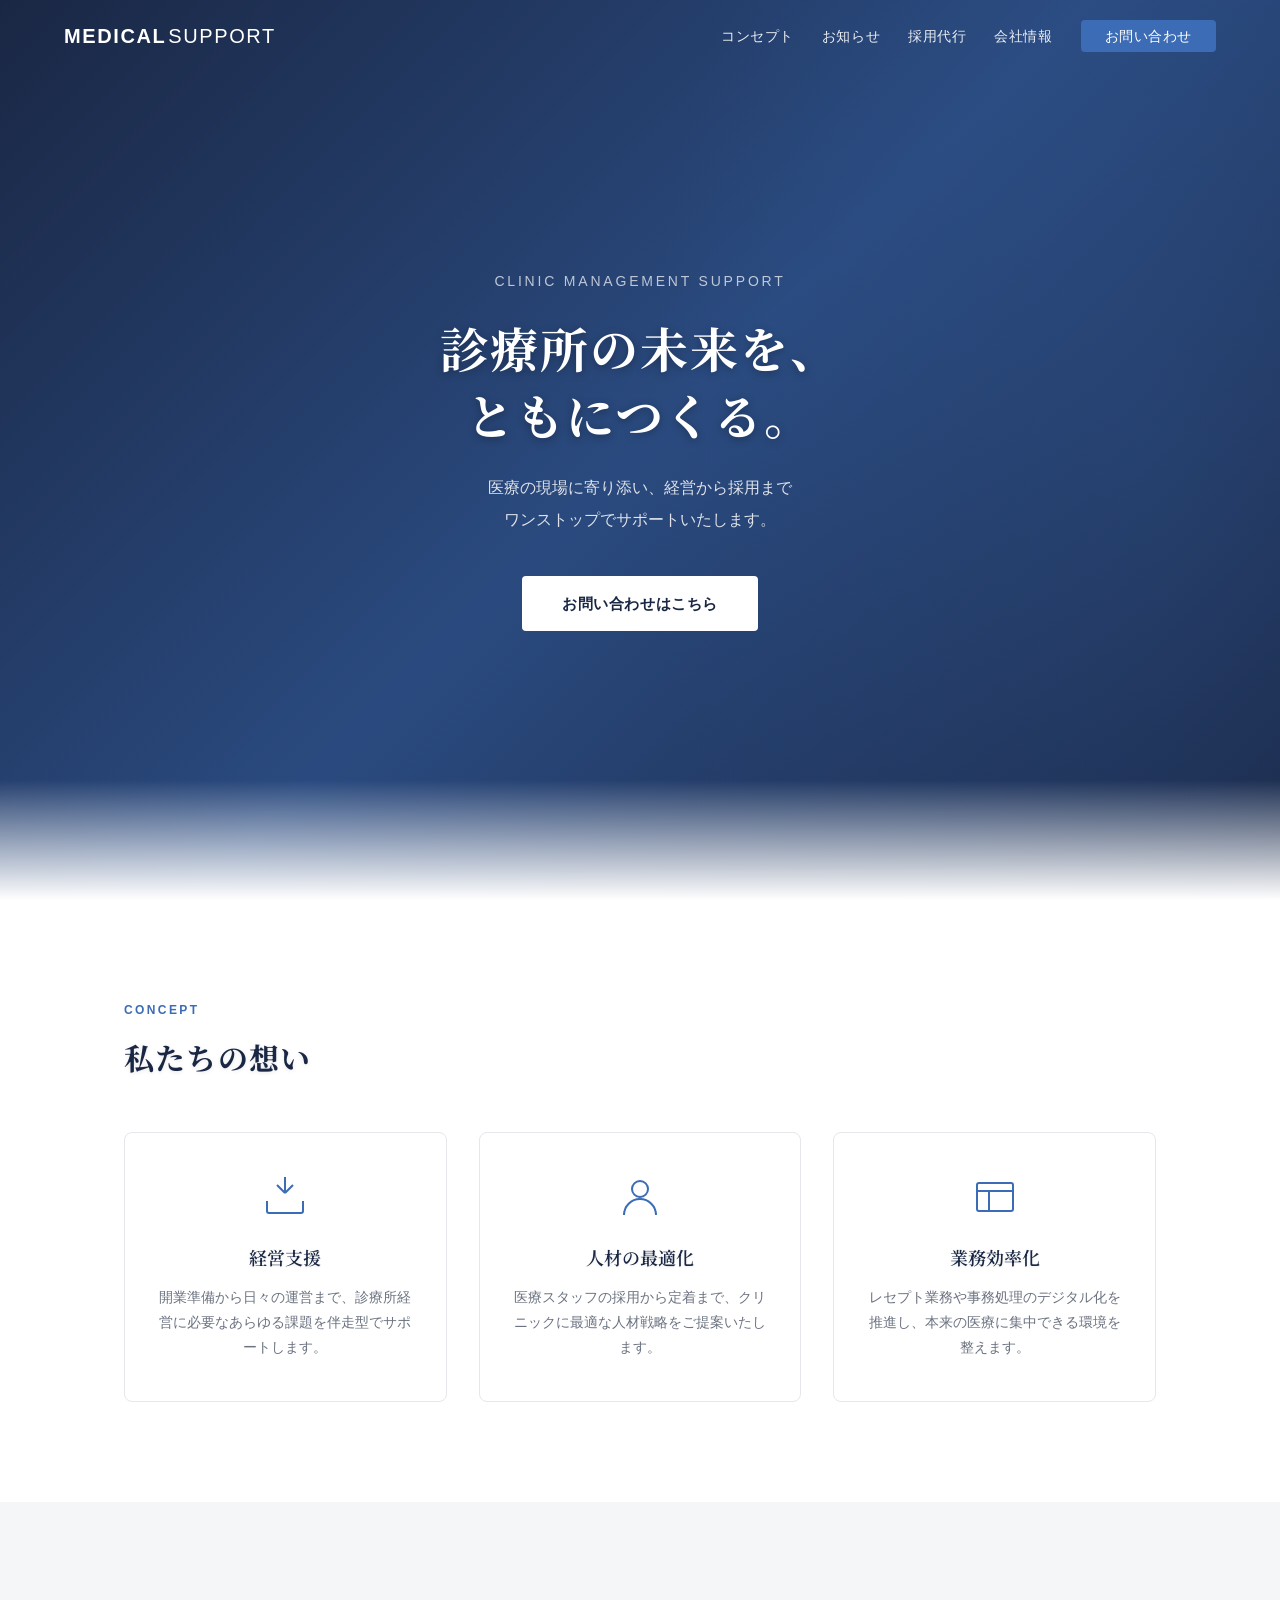
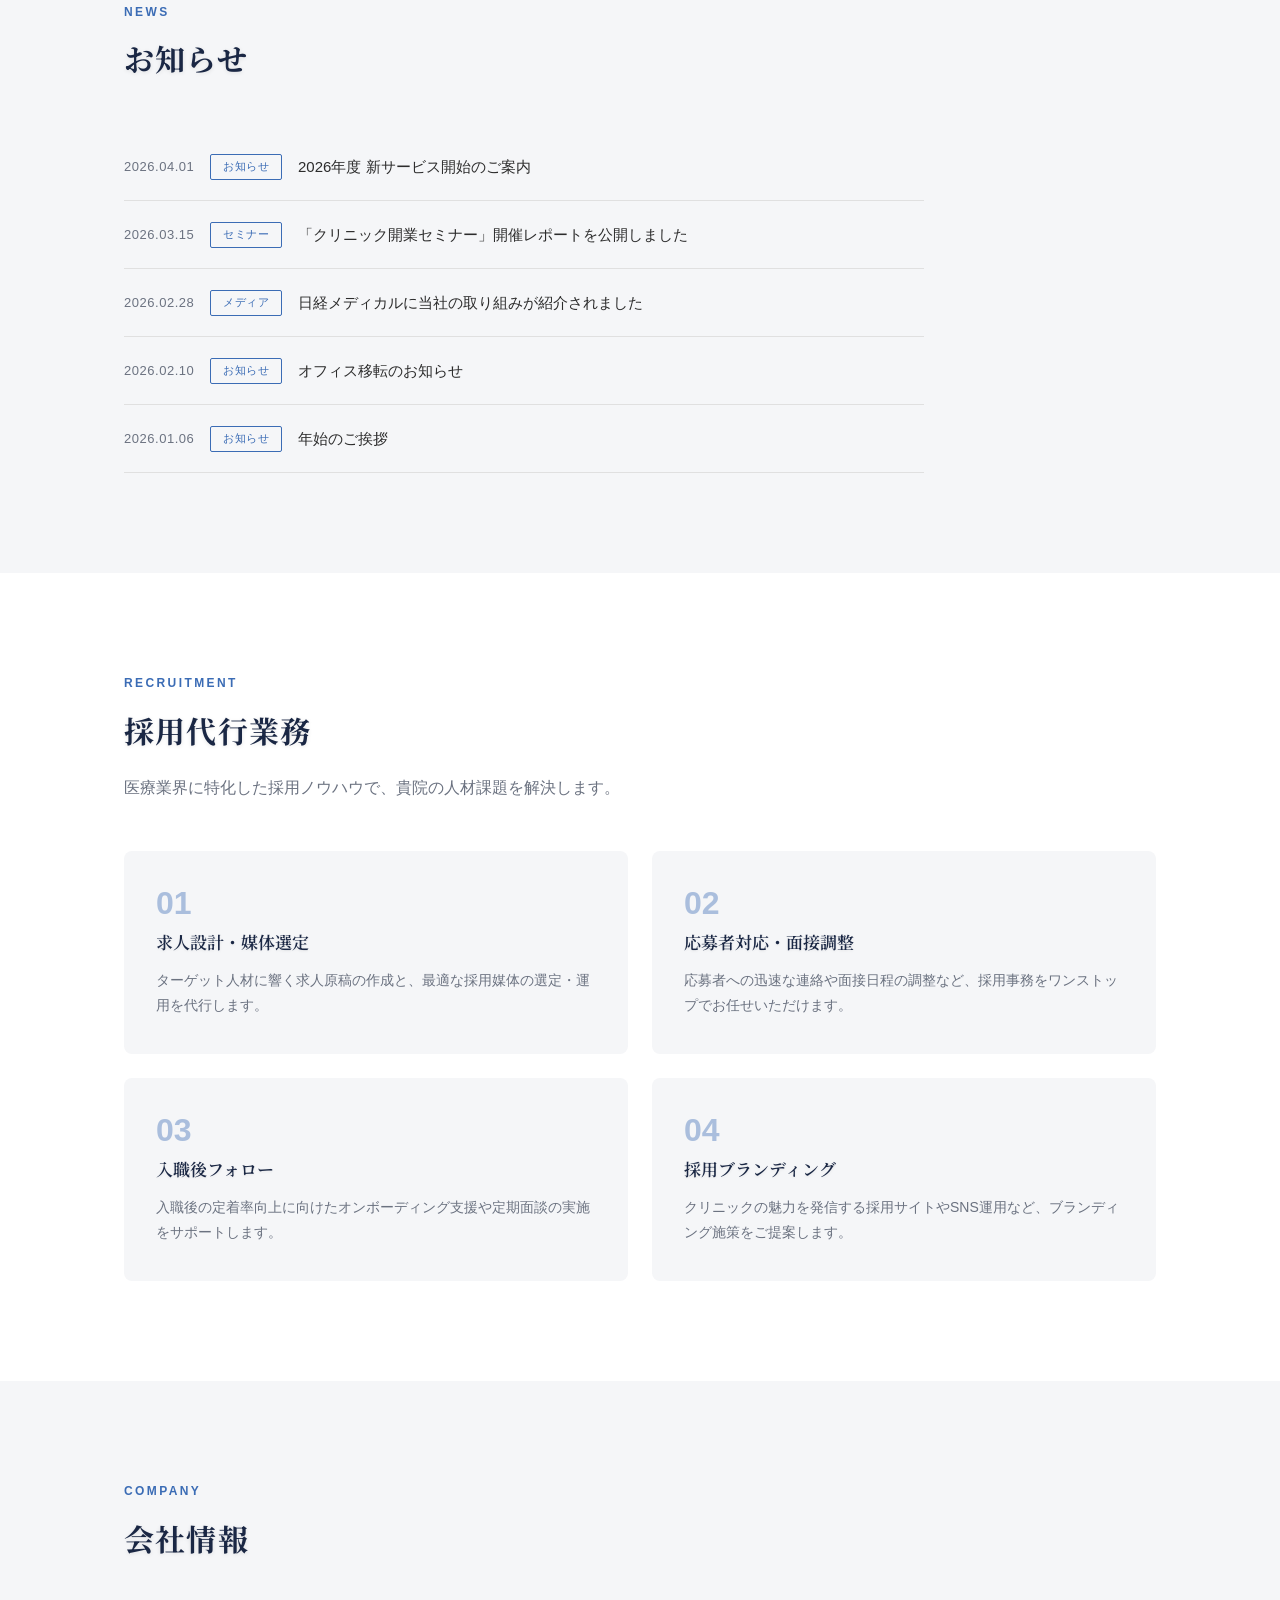
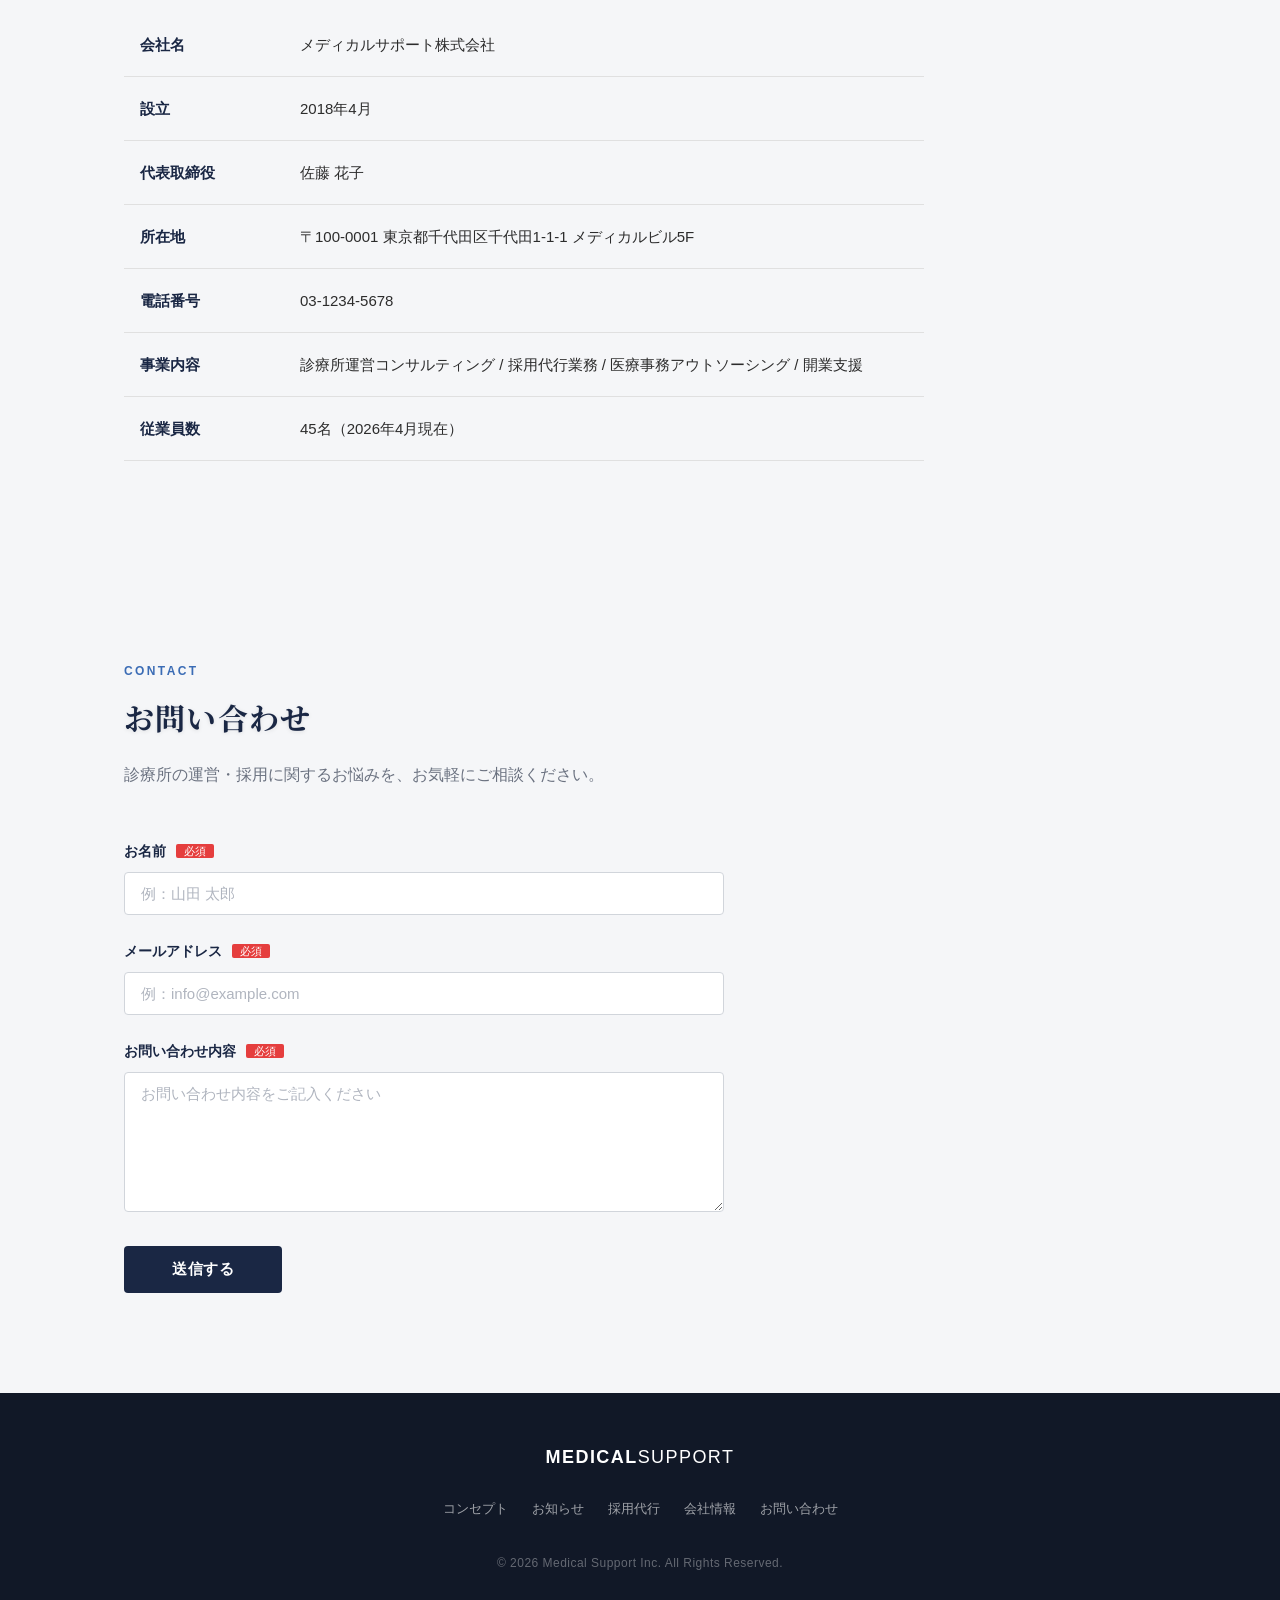
==== commit 36a77262: "代表取締役を山田太郎から佐藤花子に変更 会社情報セクションの代表取締役名を更新。  https://claude.ai/code/session_01ATaFwyeLkNCAtASsgWuc7a" ====
--- a/index.html
+++ b/index.html
@@ -147,7 +147,7 @@
         <table class="company-table">
           <tr><th>会社名</th><td>メディカルサポート株式会社</td></tr>
           <tr><th>設立</th><td>2018年4月</td></tr>
-          <tr><th>代表取締役</th><td>山田 太郎</td></tr>
+          <tr><th>代表取締役</th><td>佐藤 花子</td></tr>
           <tr><th>所在地</th><td>〒100-0001 東京都千代田区千代田1-1-1 メディカルビル5F</td></tr>
           <tr><th>電話番号</th><td>03-1234-5678</td></tr>
           <tr><th>事業内容</th><td>診療所運営コンサルティング / 採用代行業務 / 医療事務アウトソーシング / 開業支援</td></tr>
